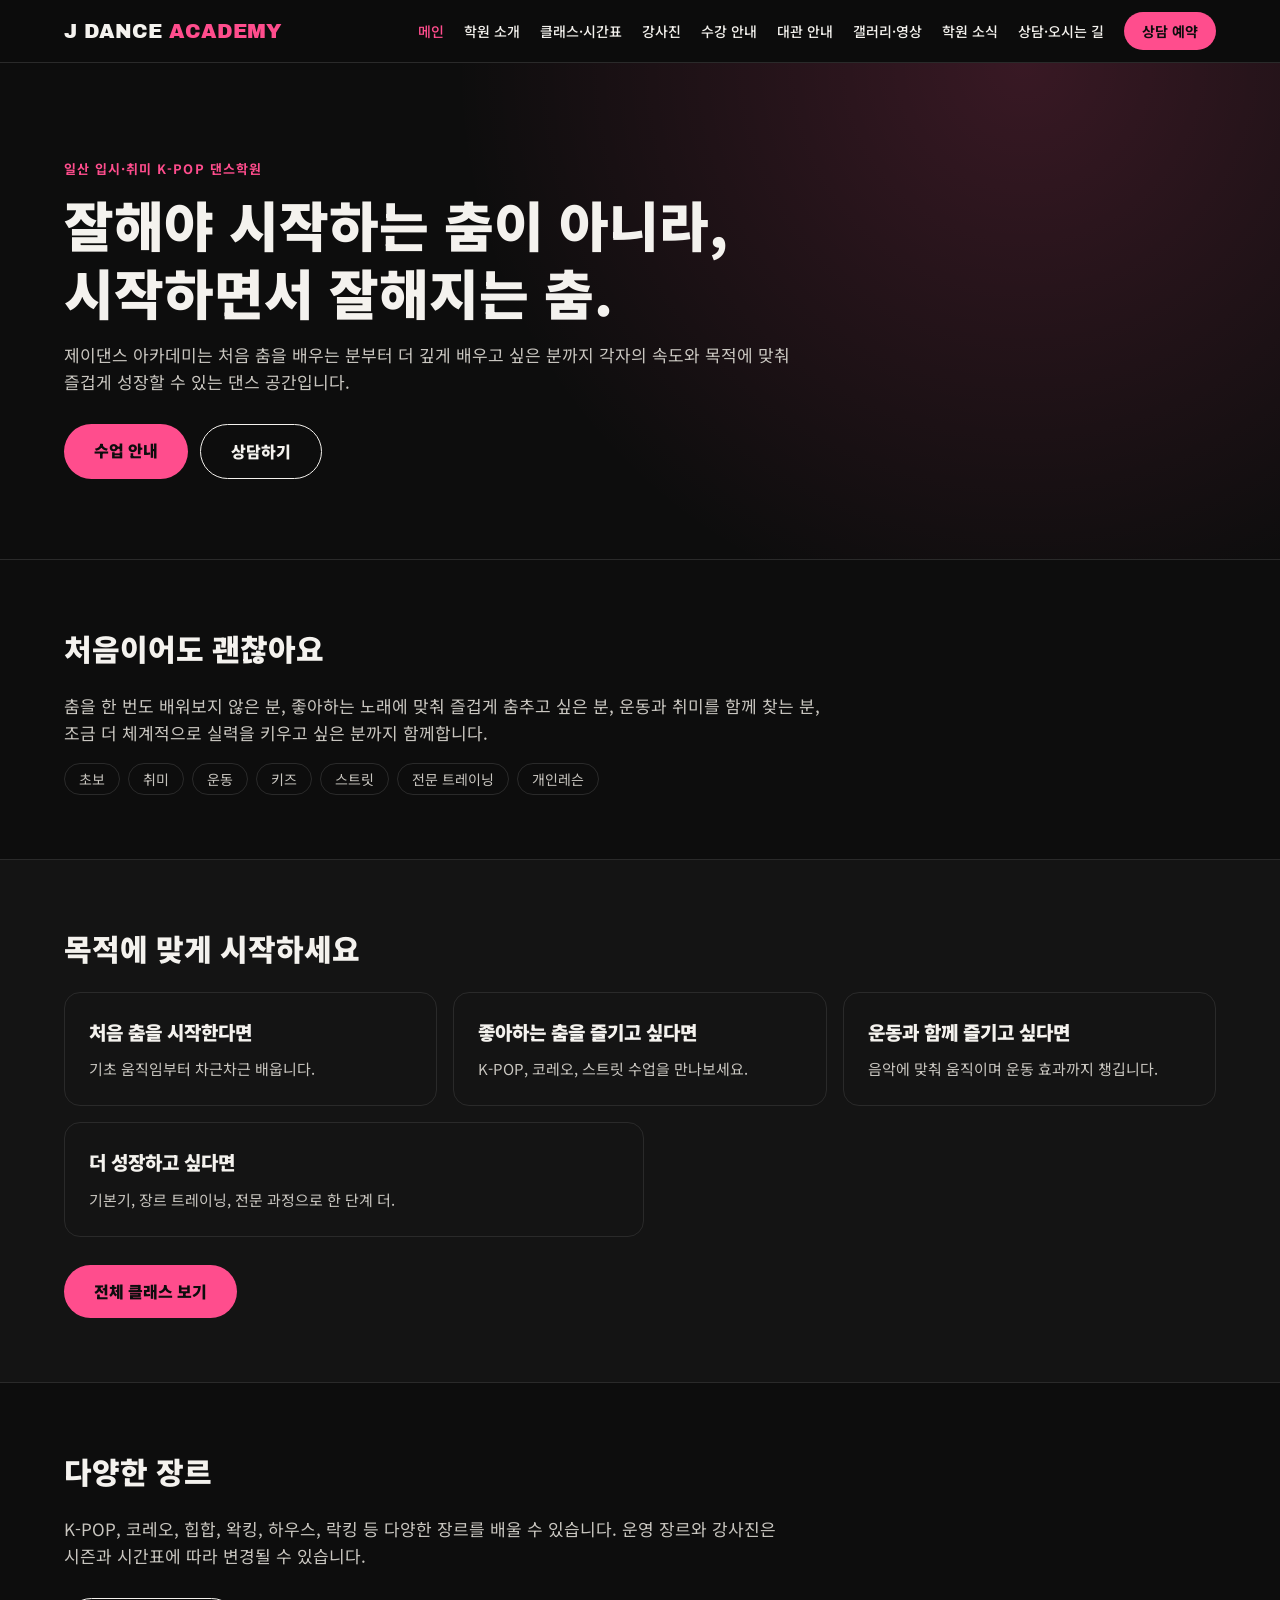
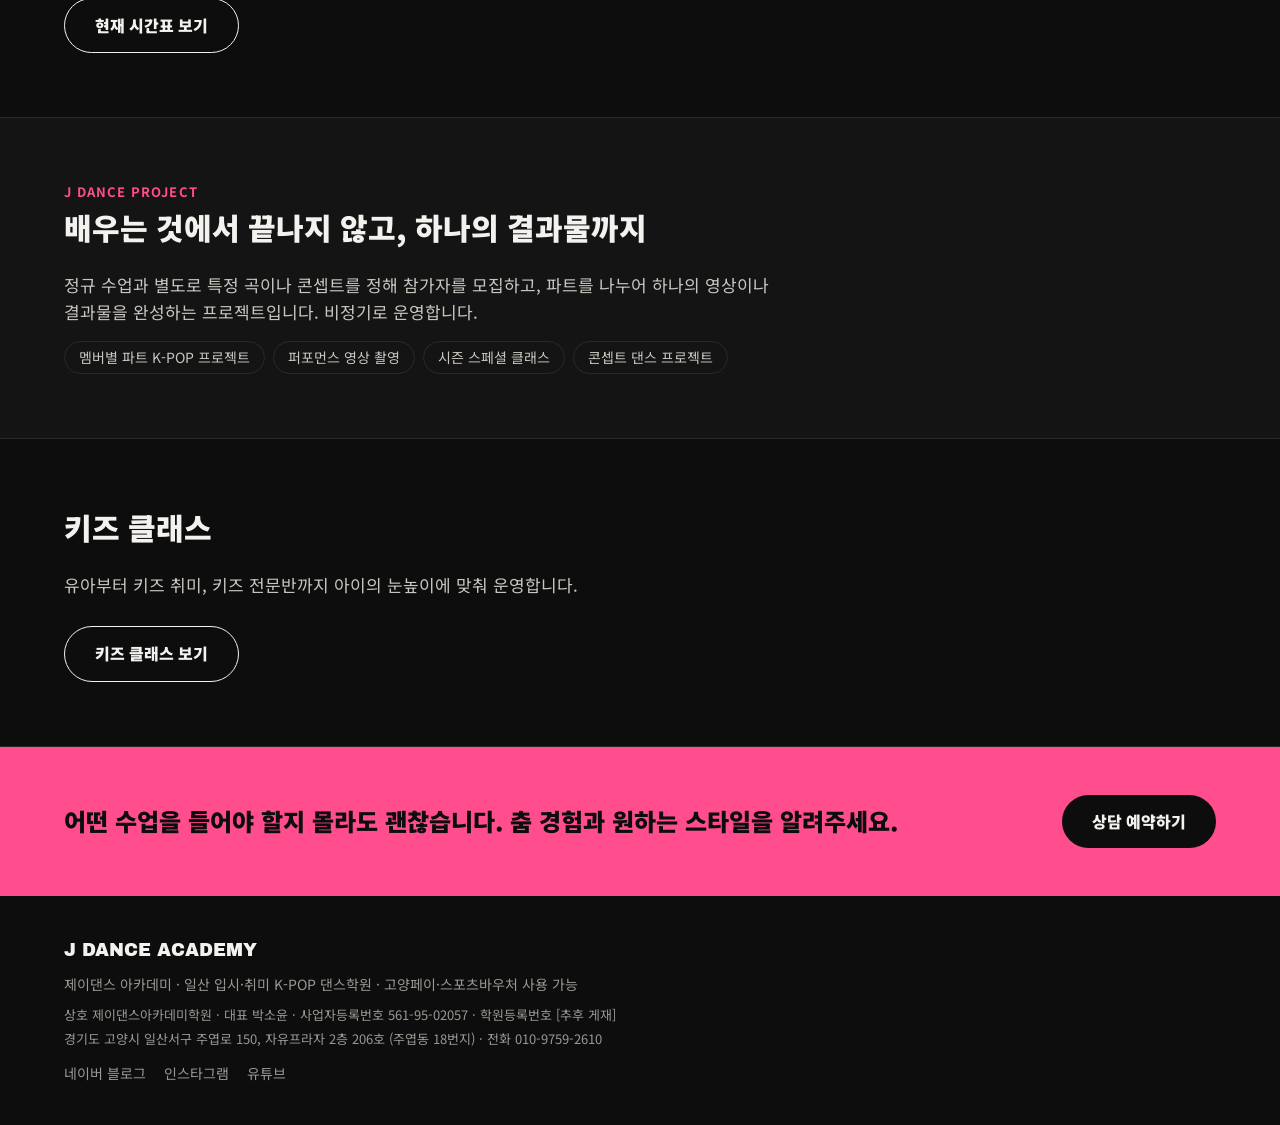
==== index.html @ a202eb2a "first commit" ====
<!doctype html>
<html lang="ko">
<head>
<meta charset="utf-8">
<meta name="viewport" content="width=device-width, initial-scale=1">
<title>제이댄스 아카데미 | 일산 입시·취미 K-POP 댄스학원</title>
<meta name="description" content="일산 입시·취미 K-POP 댄스학원 제이댄스 아카데미. 초보 성인, 키즈, 취미부터 입시·전문반까지 각자의 속도에 맞춰 즐겁게 성장하세요.">
<meta property="og:title" content="제이댄스 아카데미 | 일산 입시·취미 K-POP 댄스학원">
<meta property="og:description" content="일산 입시·취미 K-POP 댄스학원 제이댄스 아카데미. 초보 성인, 키즈, 취미부터 입시·전문반까지 각자의 속도에 맞춰 즐겁게 성장하세요.">
<meta property="og:type" content="website">
<link rel="preconnect" href="https://fonts.googleapis.com">
<link href="https://fonts.googleapis.com/css2?family=Archivo+Black&family=Noto+Sans+KR:wght@400;500;700;900&display=swap" rel="stylesheet">
<link rel="stylesheet" href="assets/css/style.css">
</head>
<body>
<div id="site-header"></div>
<main>
<section class="hero"><div class="wrap">
<div class="eyebrow">일산 입시·취미 K-POP 댄스학원</div>
<h1>잘해야 시작하는 춤이 아니라,<br>시작하면서 잘해지는 춤.</h1>
<p class="lead">제이댄스 아카데미는 처음 춤을 배우는 분부터 더 깊게 배우고 싶은 분까지 각자의 속도와 목적에 맞춰 즐겁게 성장할 수 있는 댄스 공간입니다.</p>
<div class="btn-row"><a class="btn" href="classes.html">수업 안내</a><a class="btn ghost" href="contact.html">상담하기</a></div>
</div></section>
<section class="sec"><div class="wrap"><h2>처음이어도 괜찮아요</h2>
<p class="lead">춤을 한 번도 배워보지 않은 분, 좋아하는 노래에 맞춰 즐겁게 춤추고 싶은 분, 운동과 취미를 함께 찾는 분, 조금 더 체계적으로 실력을 키우고 싶은 분까지 함께합니다.</p>
<div class="tags"><span class="tag">초보</span><span class="tag">취미</span><span class="tag">운동</span><span class="tag">키즈</span><span class="tag">스트릿</span><span class="tag">전문 트레이닝</span><span class="tag">개인레슨</span></div></div></section>
<section class="sec alt"><div class="wrap"><h2>목적에 맞게 시작하세요</h2><div class="grid">
<div class="card"><h4>처음 춤을 시작한다면</h4><p>기초 움직임부터 차근차근 배웁니다.</p></div>
<div class="card"><h4>좋아하는 춤을 즐기고 싶다면</h4><p>K-POP, 코레오, 스트릿 수업을 만나보세요.</p></div>
<div class="card"><h4>운동과 함께 즐기고 싶다면</h4><p>음악에 맞춰 움직이며 운동 효과까지 챙깁니다.</p></div>
<div class="card"><h4>더 성장하고 싶다면</h4><p>기본기, 장르 트레이닝, 전문 과정으로 한 단계 더.</p></div></div>
<div class="btn-row"><a class="btn" href="classes.html">전체 클래스 보기</a></div></div></section>
<section class="sec"><div class="wrap"><h2>다양한 장르</h2>
<p class="lead">K-POP, 코레오, 힙합, 왁킹, 하우스, 락킹 등 다양한 장르를 배울 수 있습니다. 운영 장르와 강사진은 시즌과 시간표에 따라 변경될 수 있습니다.</p>
<div class="btn-row"><a class="btn ghost" href="classes.html#timetable">현재 시간표 보기</a></div></div></section>
<section class="sec alt"><div class="wrap"><div class="eyebrow">J DANCE PROJECT</div><h2>배우는 것에서 끝나지 않고, 하나의 결과물까지</h2>
<p class="lead">정규 수업과 별도로 특정 곡이나 콘셉트를 정해 참가자를 모집하고, 파트를 나누어 하나의 영상이나 결과물을 완성하는 프로젝트입니다. 비정기로 운영합니다.</p>
<div class="tags"><span class="tag">멤버별 파트 K-POP 프로젝트</span><span class="tag">퍼포먼스 영상 촬영</span><span class="tag">시즌 스페셜 클래스</span><span class="tag">콘셉트 댄스 프로젝트</span></div></div></section>
<section class="sec"><div class="wrap"><h2>키즈 클래스</h2>
<p class="lead">유아부터 키즈 취미, 키즈 전문반까지 아이의 눈높이에 맞춰 운영합니다.</p>
<div class="btn-row"><a class="btn ghost" href="classes.html">키즈 클래스 보기</a></div></div></section>
<section class="cta-band"><div class="wrap"><strong>어떤 수업을 들어야 할지 몰라도 괜찮습니다. 춤 경험과 원하는 스타일을 알려주세요.</strong><a class="btn" href="contact.html">상담 예약하기</a></div></section>
</main>
<div id="site-footer"></div>
<script src="data/site.js"></script>
<script src="data/timetable.js"></script>
<script src="data/classes.js"></script>
<script src="data/teachers.js"></script>
<script src="data/price.js"></script>
<script src="data/rental.js"></script>
<script src="data/news.js"></script>
<script src="data/gallery.js"></script>
<script src="assets/js/main.js"></script>
</body>
</html>
---- assets/css/style.css ----
/* J DANCE ACADEMY — 공통 스타일 */
:root {
  --bg: #0d0d0d; --bg2: #141414; --bg3: #1c1c1c;
  --text: #f4f2ee; --sub: #c9c6c0; --mute: #9a9892; --line: #2a2a2a;
  --accent: #ff4d8d; --max: 1200px;
  --c-basic: #e3f0d3; --c-kpop: #bde6fa; --c-kids: #fff1c2; --c-kp: #fbd0dc; --c-st: #ddbdeb;
}
*, *::before, *::after { box-sizing: border-box; margin: 0; padding: 0; }
html { scroll-behavior: smooth; }
body { background: var(--bg); color: var(--text); font-family: 'Noto Sans KR', 'Apple SD Gothic Neo', 'Malgun Gothic', system-ui, sans-serif; line-height: 1.6; word-break: keep-all; }
a { color: inherit; text-decoration: none; }
a:hover { color: var(--accent); }
img { max-width: 100%; display: block; }
.wrap { max-width: var(--max); margin: 0 auto; padding: 0 24px; }
.sec { padding: 64px 0; border-bottom: 1px solid var(--line); }
.sec.alt { background: var(--bg2); }
.eyebrow { font-size: 13px; font-weight: 700; letter-spacing: .08em; color: var(--accent); }
h1 { font-size: 44px; line-height: 1.25; font-weight: 900; margin: 10px 0 16px; }
h2 { font-size: 30px; font-weight: 900; margin-bottom: 20px; }
h3 { font-size: 22px; font-weight: 900; }
.lead { font-size: 17px; color: var(--sub); max-width: 760px; }
.muted { color: var(--mute); font-size: 14px; }

/* header */
.hd { position: sticky; top: 0; z-index: 50; background: rgba(13,13,13,.96); border-bottom: 1px solid var(--line); }
.hd .wrap { display: flex; align-items: center; justify-content: space-between; gap: 16px; padding-top: 12px; padding-bottom: 12px; }
.logo { display: flex; align-items: center; gap: 10px; font-family: 'Archivo Black', 'Noto Sans KR', sans-serif; font-size: 20px; }
.logo img { width: 36px; height: 36px; object-fit: contain; }
.logo em { font-style: normal; color: var(--accent); }
.nav { display: flex; align-items: center; flex-wrap: wrap; gap: 6px 20px; font-size: 14px; font-weight: 500; }
.nav a.on { color: var(--accent); }
.nav .cta { background: var(--accent); color: #0d0d0d; padding: 8px 18px; border-radius: 999px; font-weight: 700; }
.nav .cta:hover { color: #0d0d0d; opacity: .9; }
.burger { display: none; background: none; border: 1px solid var(--line); color: var(--text); border-radius: 8px; padding: 6px 12px; font-size: 14px; cursor: pointer; }

/* buttons */
.btn { display: inline-block; padding: 14px 30px; border-radius: 999px; font-weight: 900; background: var(--accent); color: #0d0d0d; }
.btn:hover { color: #0d0d0d; opacity: .9; }
.btn.ghost { background: transparent; color: var(--text); border: 1px solid var(--text); }
.btn.ghost:hover { color: var(--accent); border-color: var(--accent); }
.btn-row { display: flex; flex-wrap: wrap; gap: 12px; margin-top: 28px; }

/* hero */
.hero { padding: 96px 0 80px; border-bottom: 1px solid var(--line); background: radial-gradient(circle at 80% 0%, rgba(255,77,141,.18), transparent 50%); }
.hero h1 { font-size: 54px; }

/* grids & cards */
.grid { display: flex; flex-wrap: wrap; gap: 16px; }
.card { flex: 1 1 300px; max-width: 580px; background: var(--bg2); border: 1px solid var(--line); border-radius: 16px; padding: 24px; display: flex; flex-direction: column; gap: 10px; }
.card h4 { font-size: 19px; font-weight: 900; }
.card p { color: var(--sub); font-size: 15px; white-space: pre-line; }
.card .meta { color: var(--mute); font-size: 14px; white-space: pre-line; }
.card .lv { margin-top: auto; padding-top: 12px; border-top: 1px solid var(--line); font-size: 14px; color: var(--mute); }
.card .lv b { color: var(--accent); }
.tags { display: flex; flex-wrap: wrap; gap: 8px; margin-top: 16px; }
.tag { border: 1px solid var(--line); border-radius: 999px; padding: 4px 14px; font-size: 14px; color: var(--sub); }
.sub-head { display: flex; flex-wrap: wrap; align-items: baseline; gap: 4px 12px; margin: 40px 0 18px; }
.sub-head small { font-size: 13px; font-weight: 700; letter-spacing: .08em; color: var(--accent); }

/* timetable */
.legend { display: flex; flex-wrap: wrap; gap: 8px 18px; margin: 16px 0 10px; font-size: 14px; color: var(--sub); }
.legend i { display: inline-block; width: 14px; height: 14px; border-radius: 3px; margin-right: 7px; vertical-align: -2px; }
.tt-scroll { overflow-x: auto; border: 1px solid #6b6b6b; border-radius: 12px; background: var(--bg); }
.tt-grid { min-width: 880px; }
.tt-row { display: grid; grid-template-columns: 96px repeat(6, minmax(0, 1fr)); border-top: 1px solid #6b6b6b; }
.tt-row.head { border-top: 0; }
.tt-h { padding: 12px; background: var(--bg3); text-align: center; font-weight: 900; border-left: 1px solid #6b6b6b; }
.tt-h:first-child, .tt-tm { border-left: 0; }
.tt-tm { padding: 10px 6px; background: var(--bg2); color: var(--mute); font-size: 13px; font-weight: 700; display: flex; align-items: center; justify-content: center; text-align: center; }
.tt-c { min-height: 78px; padding: 10px 8px; color: #141414; text-align: center; display: flex; flex-direction: column; justify-content: center; gap: 2px; border-left: 1px solid #6b6b6b; line-height: 1.35; }
.tt-c.none { background: var(--bg3); }
.tt-c .t { font-size: 12px; }
.tt-c b { font-size: 15px; font-weight: 900; }
.tt-c .w { font-size: 13px; }
.tt-c .g { font-size: 11px; font-weight: 900; color: #a3124f; }
.cat-basic { background: var(--c-basic); } .cat-kpop { background: var(--c-kpop); } .cat-kids { background: var(--c-kids); }
.cat-kp { background: var(--c-kp); } .cat-st { background: var(--c-st); }

/* price */
.price-list { border-top: 1px solid var(--line); margin-bottom: 8px; }
.price-row { display: flex; justify-content: space-between; align-items: center; gap: 16px; padding: 14px 4px; border-bottom: 1px solid var(--line); }
.price-row .n { font-weight: 700; font-size: 16px; }
.price-row .nt { display: block; font-size: 13px; color: var(--mute); font-weight: 400; }
.price-row .p { font-size: 18px; font-weight: 900; color: var(--accent); white-space: nowrap; text-align: right; }

/* teachers */
.t-grid { display: flex; flex-wrap: wrap; gap: 16px; }
.t-card { flex: 0 1 calc((100% - 48px) / 4); min-width: 220px; background: var(--bg2); border: 1px solid var(--line); border-radius: 16px; overflow: hidden; display: flex; flex-direction: column; }
.t-photo { aspect-ratio: 4 / 5; background: var(--bg3); display: flex; align-items: center; justify-content: center; font-family: 'Archivo Black', sans-serif; font-size: 40px; color: #444; }
.t-photo img { width: 100%; height: 100%; object-fit: cover; }
.t-body { padding: 18px; display: flex; flex-direction: column; gap: 6px; flex: 1; }
.t-body .gn { font-size: 12px; font-weight: 700; letter-spacing: .06em; color: var(--accent); }
.t-body .cl { font-size: 13px; color: var(--mute); }
.t-body .in { font-size: 14px; color: var(--sub); }
.t-body .ig { margin-top: auto; padding-top: 10px; font-size: 14px; font-weight: 700; color: var(--accent); }

/* contact / footer */
.cta-band { background: var(--accent); color: #0d0d0d; }
.cta-band .wrap { display: flex; flex-wrap: wrap; gap: 24px; justify-content: space-between; align-items: center; padding-top: 48px; padding-bottom: 48px; }
.cta-band strong { font-size: 24px; font-weight: 900; }
.cta-band .btn { background: #0d0d0d; color: var(--text); }
.big-cta { display: block; text-align: center; background: var(--accent); color: #0d0d0d; font-size: 26px; font-weight: 900; padding: 28px 16px; border-radius: 20px; }
.big-cta:hover { color: #0d0d0d; opacity: .92; }
.ft { padding: 40px 0; font-size: 14px; color: var(--mute); }
.ft .brand { font-family: 'Archivo Black', sans-serif; font-size: 18px; color: var(--text); }
.ft p { margin-top: 8px; }
.ft .biz { font-size: 13px; line-height: 1.8; }
.ft .links { display: flex; flex-wrap: wrap; gap: 6px 18px; margin-top: 12px; }
.map-box { height: 320px; border: 1px dashed var(--line); border-radius: 16px; display: flex; align-items: center; justify-content: center; color: var(--mute); text-align: center; padding: 16px; }
.empty { padding: 40px; border: 1px dashed var(--line); border-radius: 16px; color: var(--mute); text-align: center; }
.post { display: flex; flex-direction: column; gap: 4px; padding: 18px 0; border-bottom: 1px solid var(--line); }
.post .d { font-size: 13px; color: var(--mute); }

@media (max-width: 900px) {
  .burger { display: block; }
  .nav { display: none; width: 100%; flex-direction: column; align-items: flex-start; padding: 8px 0 12px; }
  .nav.open { display: flex; }
  .hd .wrap { flex-wrap: wrap; }
}
@media (max-width: 768px) {
  .wrap { padding: 0 16px; }
  .sec { padding: 44px 0; }
  h1, .hero h1 { font-size: 32px; }
  h2 { font-size: 24px; }
  .hero { padding: 64px 0 52px; }
  .t-card { flex: 1 1 calc((100% - 16px) / 2); min-width: 0; }
  .card { flex-basis: 100%; max-width: none; }
  .big-cta { font-size: 20px; }
}
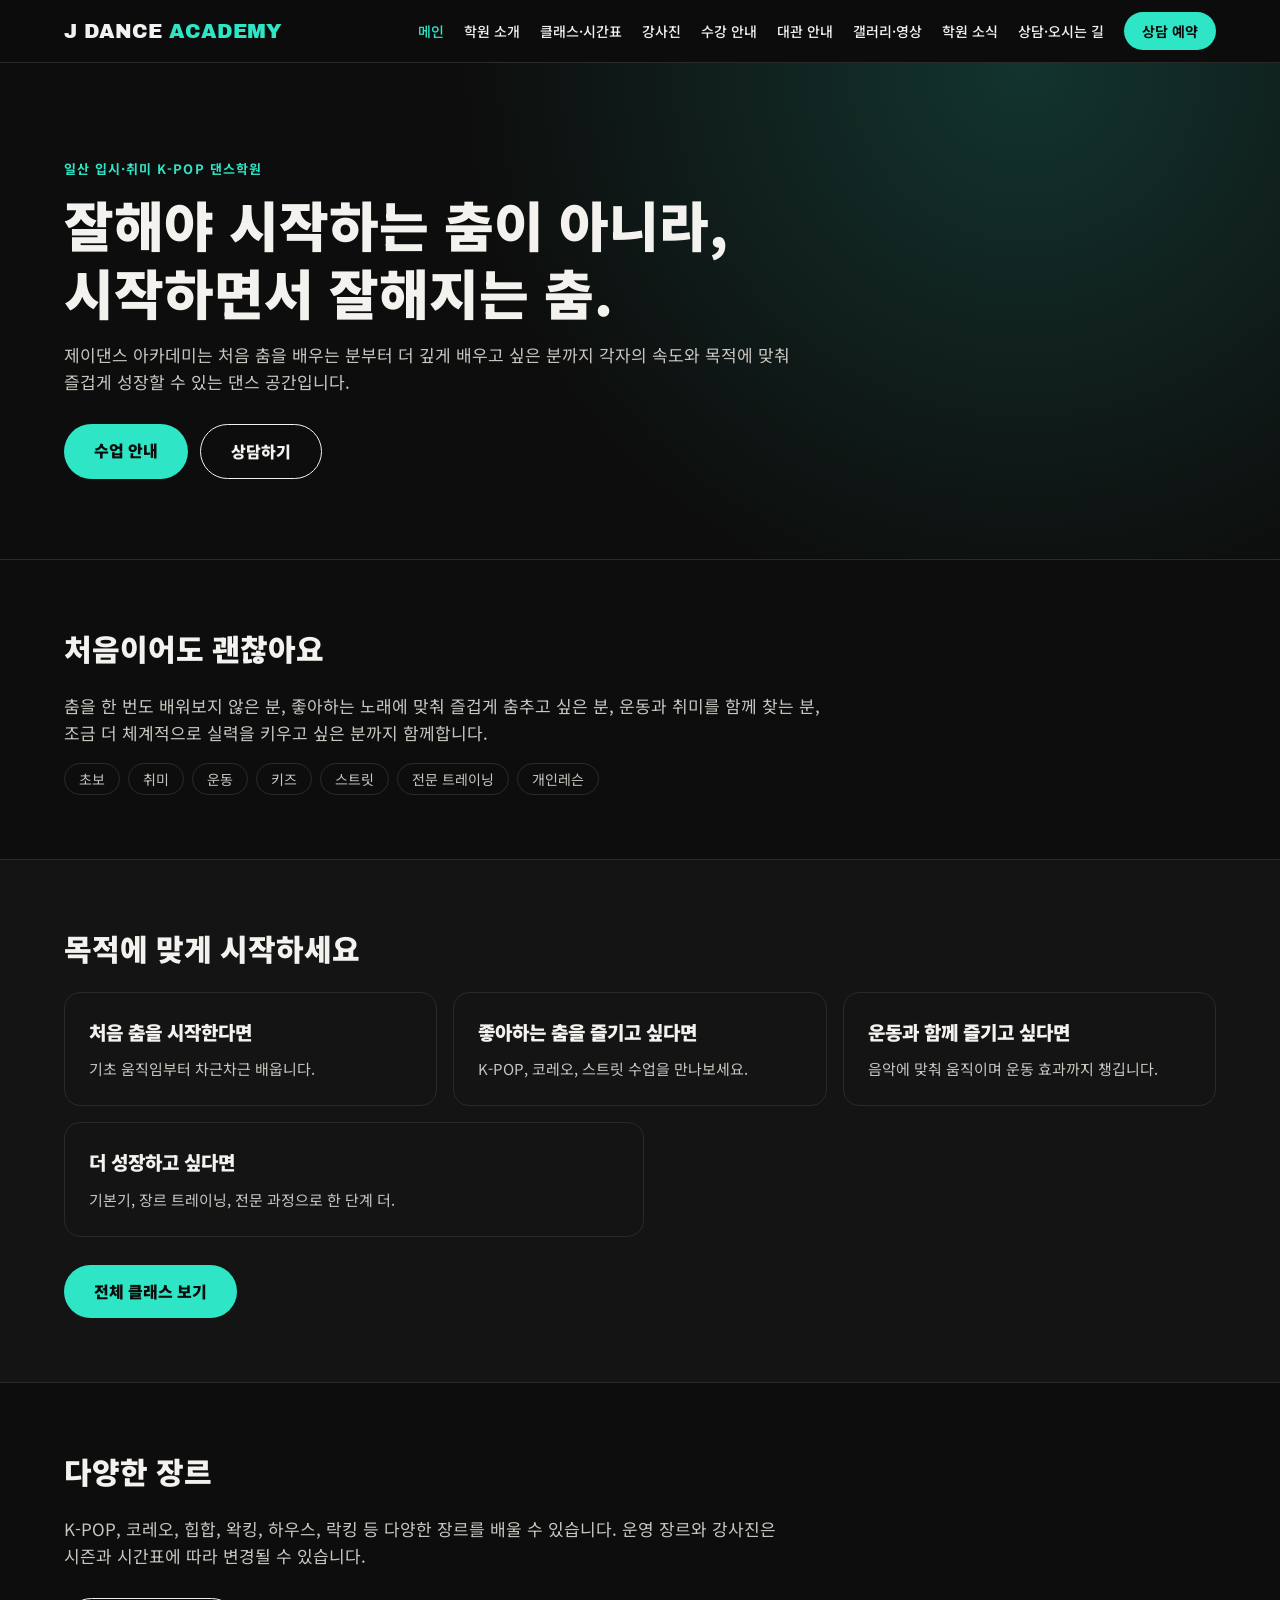
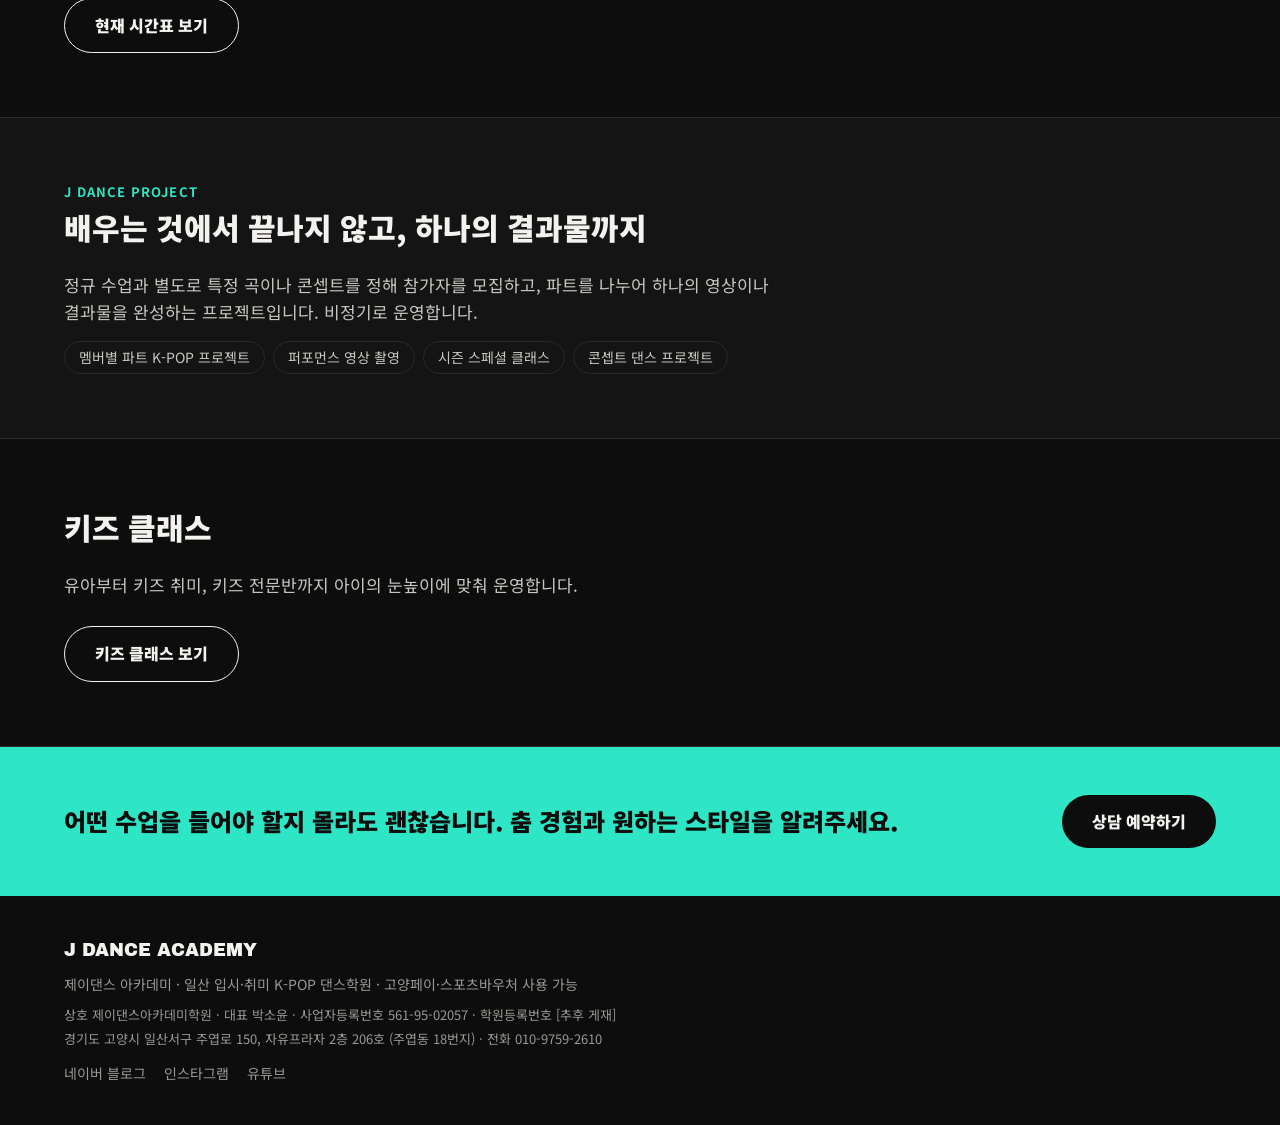
==== commit aabaf85d: "포인트 색상 변경" ====
--- a/index.html
+++ b/index.html
@@ -29,7 +29,7 @@
 <div class="card"><h4>좋아하는 춤을 즐기고 싶다면</h4><p>K-POP, 코레오, 스트릿 수업을 만나보세요.</p></div>
 <div class="card"><h4>운동과 함께 즐기고 싶다면</h4><p>음악에 맞춰 움직이며 운동 효과까지 챙깁니다.</p></div>
 <div class="card"><h4>더 성장하고 싶다면</h4><p>기본기, 장르 트레이닝, 전문 과정으로 한 단계 더.</p></div></div>
-<div class="btn-row"><a class="btn" href="classes.html">전체 클래스 보기</a></div></div></section>
+<div class="btn-row"><a class="btn" href="classes.html#class-list">전체 클래스 보기</a></div></div></section>
 <section class="sec"><div class="wrap"><h2>다양한 장르</h2>
 <p class="lead">K-POP, 코레오, 힙합, 왁킹, 하우스, 락킹 등 다양한 장르를 배울 수 있습니다. 운영 장르와 강사진은 시즌과 시간표에 따라 변경될 수 있습니다.</p>
 <div class="btn-row"><a class="btn ghost" href="classes.html#timetable">현재 시간표 보기</a></div></div></section>
@@ -38,7 +38,7 @@
 <div class="tags"><span class="tag">멤버별 파트 K-POP 프로젝트</span><span class="tag">퍼포먼스 영상 촬영</span><span class="tag">시즌 스페셜 클래스</span><span class="tag">콘셉트 댄스 프로젝트</span></div></div></section>
 <section class="sec"><div class="wrap"><h2>키즈 클래스</h2>
 <p class="lead">유아부터 키즈 취미, 키즈 전문반까지 아이의 눈높이에 맞춰 운영합니다.</p>
-<div class="btn-row"><a class="btn ghost" href="classes.html">키즈 클래스 보기</a></div></div></section>
+<div class="btn-row"><a class="btn ghost" href="classes.html#kids">키즈 클래스 보기</a></div></div></section>
 <section class="cta-band"><div class="wrap"><strong>어떤 수업을 들어야 할지 몰라도 괜찮습니다. 춤 경험과 원하는 스타일을 알려주세요.</strong><a class="btn" href="contact.html">상담 예약하기</a></div></section>
 </main>
 <div id="site-footer"></div>
--- a/assets/css/style.css
+++ b/assets/css/style.css
@@ -2,7 +2,7 @@
 :root {
   --bg: #0d0d0d; --bg2: #141414; --bg3: #1c1c1c;
   --text: #f4f2ee; --sub: #c9c6c0; --mute: #9a9892; --line: #2a2a2a;
-  --accent: #ff4d8d; --max: 1200px;
+  --accent: #2ee6c5; --max: 1200px;
   --c-basic: #e3f0d3; --c-kpop: #bde6fa; --c-kids: #fff1c2; --c-kp: #fbd0dc; --c-st: #ddbdeb;
 }
 *, *::before, *::after { box-sizing: border-box; margin: 0; padding: 0; }
@@ -41,7 +41,7 @@
 .btn-row { display: flex; flex-wrap: wrap; gap: 12px; margin-top: 28px; }
 
 /* hero */
-.hero { padding: 96px 0 80px; border-bottom: 1px solid var(--line); background: radial-gradient(circle at 80% 0%, rgba(255,77,141,.18), transparent 50%); }
+.hero { padding: 96px 0 80px; border-bottom: 1px solid var(--line); background: radial-gradient(circle at 80% 0%, rgba(46,230,197,.18), transparent 50%); }
 .hero h1 { font-size: 54px; }
 
 /* grids & cards */
@@ -127,3 +127,15 @@
   .card { flex-basis: 100%; max-width: none; }
   .big-cta { font-size: 20px; }
 }
+
+/* space photos */
+.space { display: flex; flex-wrap: wrap; gap: 16px; }
+.space .sp { flex: 1 1 340px; max-width: 580px; background: var(--bg2); border: 1px solid var(--line); border-radius: 16px; overflow: hidden; }
+.space .sp img { width: 100%; aspect-ratio: 16 / 10; object-fit: cover; }
+.space .sp figcaption { padding: 18px 20px 22px; display: flex; flex-direction: column; gap: 6px; }
+.space .sp h4 { font-size: 19px; font-weight: 900; }
+.space .sp p { color: var(--sub); font-size: 15px; }
+@media (max-width: 768px) { .space .sp { flex-basis: 100%; max-width: none; } }
+
+/* anchor offset for sticky header */
+#timetable, #class-list, #kids { scroll-margin-top: 80px; }
